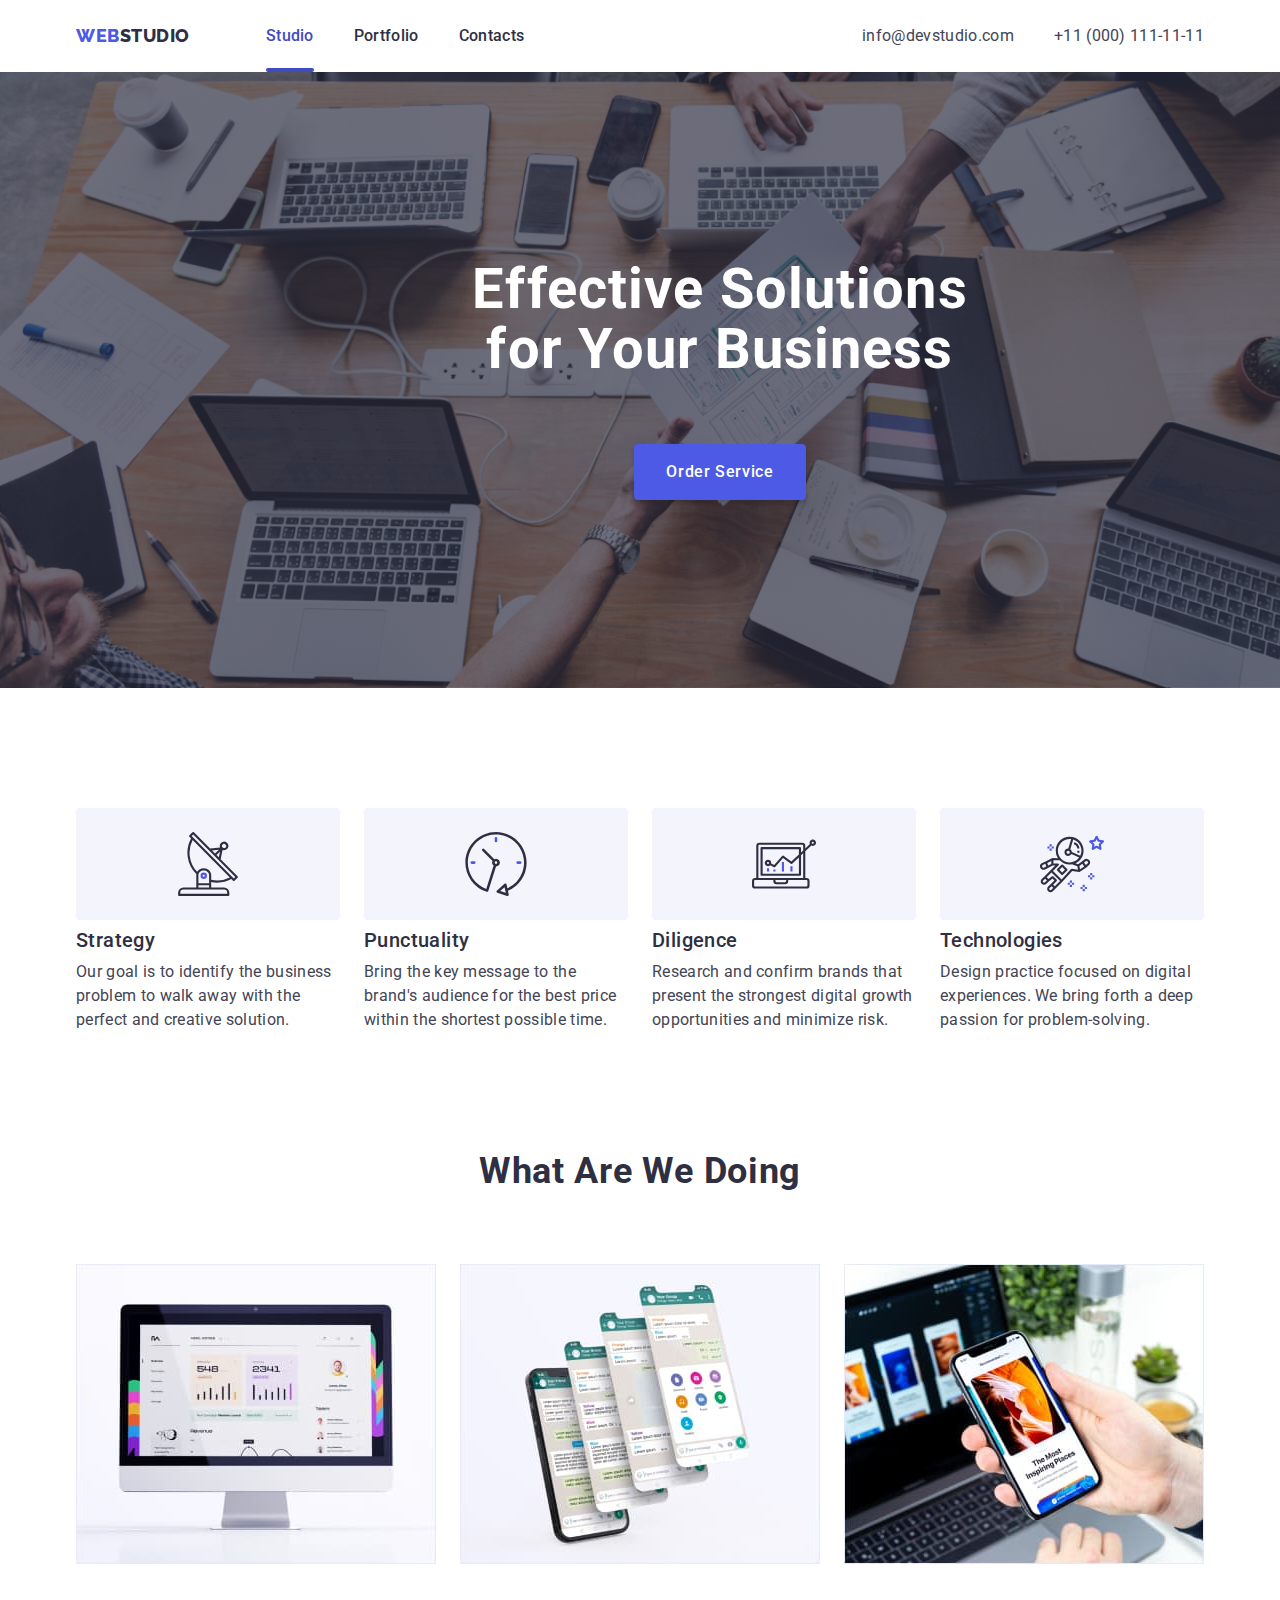
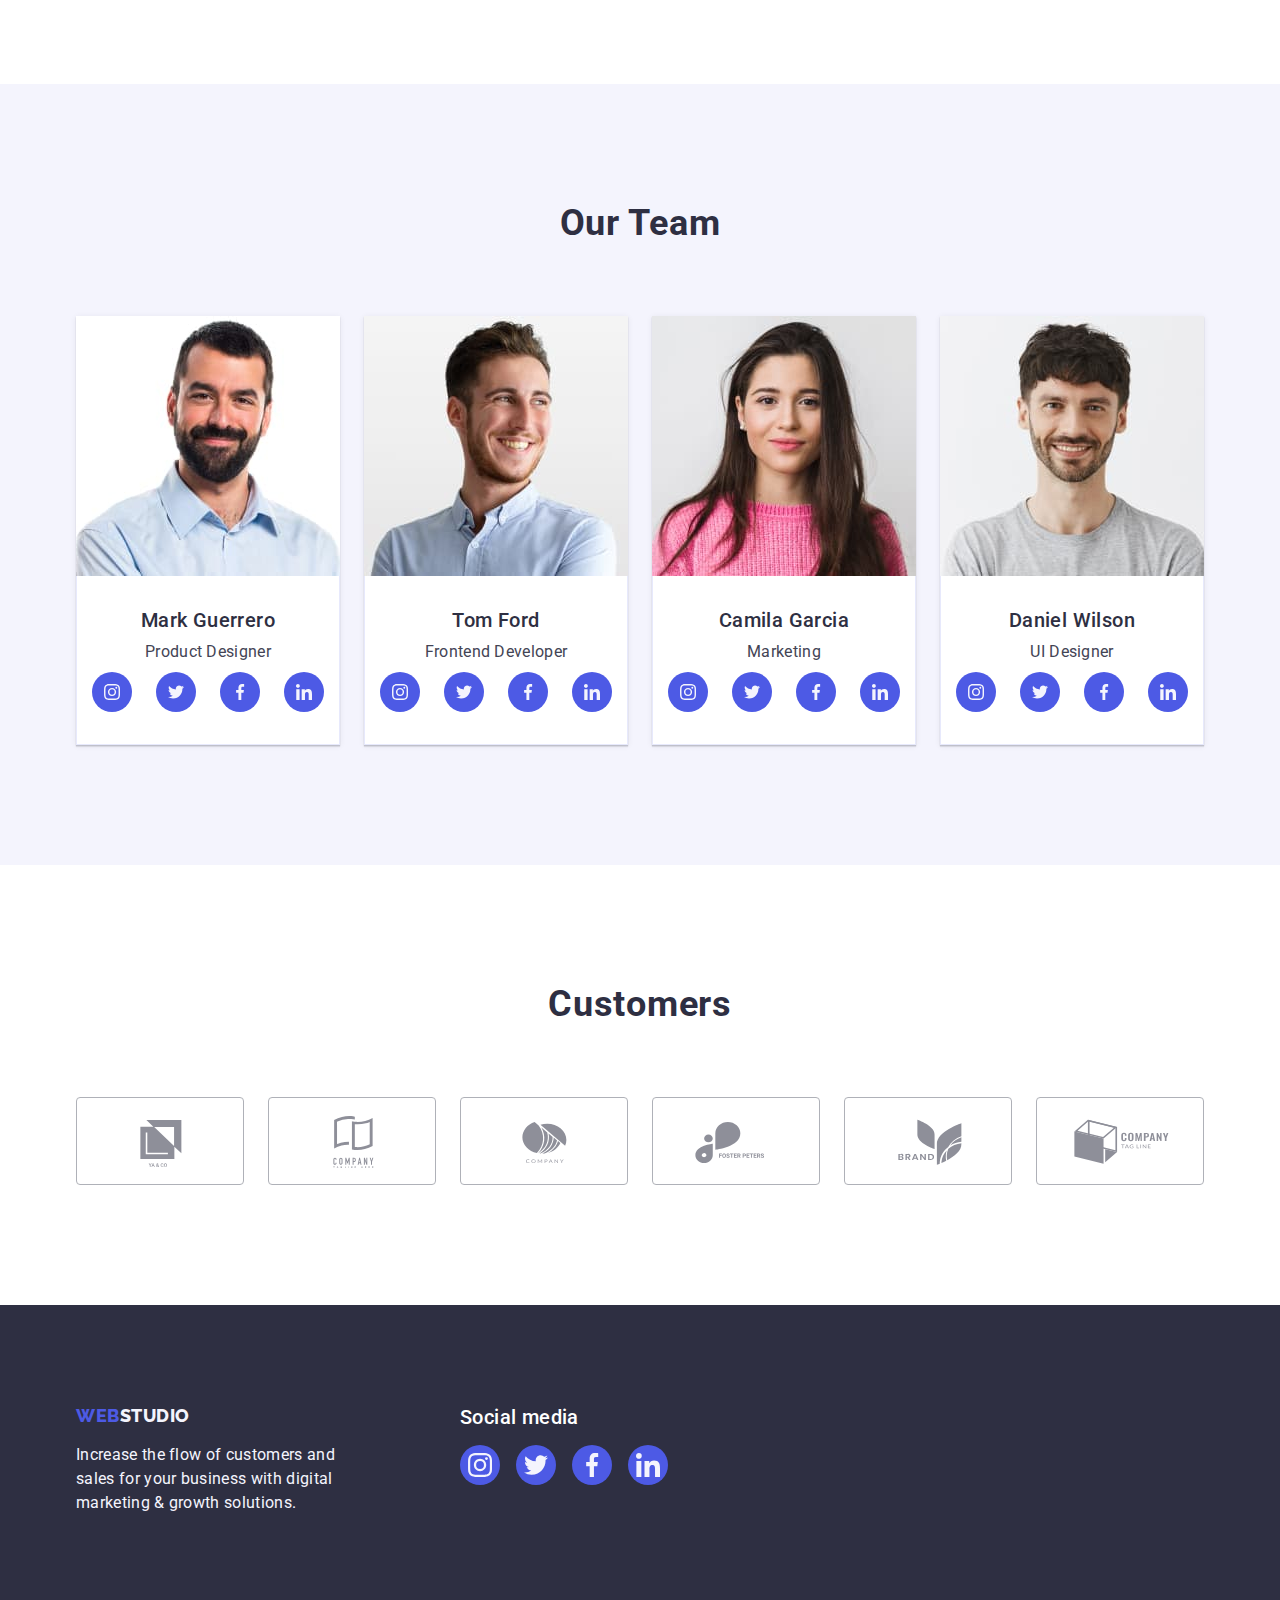
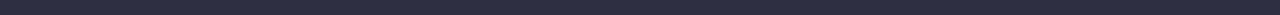
==== index.html @ dec28bc1 "Initial commit" ====
<!DOCTYPE html>
<html lang="en">
  <head>
    <meta charset="UTF-8" />
    <meta http-equiv="X-UA-Compatible" content="IE=edge" />
    <meta name="viewport" content="width=device-width, initial-scale=1.0" />
    <title>Document</title>
    <link rel="preconnect" href="https://fonts.googleapis.com" />
    <link rel="preconnect" href="https://fonts.gstatic.com" crossorigin />
    <link
      href="https://fonts.googleapis.com/css2?family=Raleway:wght@800&family=Roboto:wght@400;500;700;900&display=swap"
      rel="stylesheet"
    />
    <link
      rel="stylesheet"
      href="https://cdn.jsdelivr.net/npm/modern-normalize@1.1.0/modern-normalize.min.css"
    />
    <link rel="stylesheet" href="./css/style.css" />
  </head>
  <body>
    <header class="page-header">
      <div class="container page-header-container">
        <nav class="page-nav">
          <a href="./index.html" class="logo link"
            >Web<span class="logo-style">Studio</span></a
          >
          <ul class="menu list">
            <li class="menu-item">
              <a href="./index.html" class="menu-link menu-lin link">Studio</a>
            </li>
            <li class="menu-item">
              <a href="./portfolio.html" class="menu-link link">Portfolio</a>
            </li>
            <li class="menu-item">
              <a href="" class="menu-link link">Contacts</a>
            </li>
          </ul>
        </nav>
        <address class="link course-cleaning">
          <ul class="list addr">
            <li class="livsd">
              <a
                href="mailto:info@devstudio.com"
                class="contact-phone-number link"
                >info@devstudio.com</a
              >
            </li>
            <li>
              <a href="tel:+110001111111" class="contact-phone-number link"
                >+11 (000) 111-11-11</a
              >
            </li>
          </ul>
        </address>
      </div>
    </header>
    <main>
      <section class="hero">
        <div class="container">
          <h1 class="main-title">Effective Solutions for Your Business</h1>
          <button type="button" class="modal-btn" data-modal-open>
            Order Service
          </button>
        </div>
      </section>
      <section class="section">
        <div class="container">
          <h2 hidden class="suptitle">Business problems</h2>
          <ul class="list first-section">
            <li class="licalc">
              <div class="social-list-ic">
                <svg class="" width="64" height="64">
                  <use href="./images/icons.svg#icon-antenna"></use>
                </svg>
              </div>
              <h3 class="the-third-title">Strategy</h3>
              <p class="hero-text">
                Our goal is to identify the business problem to walk away with
                the perfect and creative solution.
              </p>
            </li>
            <li class="licalc">
              <div class="social-list-ic">
                <svg class="" width="64" height="64">
                  <use href="./images/icons.svg#icon-clock"></use>
                </svg>
              </div>
              <h3 class="the-third-title">Punctuality</h3>
              <p class="hero-text">
                Bring the key message to the brand's audience for the best price
                within the shortest possible time.
              </p>
            </li>
            <li class="licalc">
              <div class="social-list-ic">
                <svg class="" width="64" height="64">
                  <use href="./images/icons.svg#icon-diagram"></use>
                </svg>
              </div>
              <h3 class="the-third-title">Diligence</h3>
              <p class="hero-text">
                Research and confirm brands that present the strongest digital
                growth opportunities and minimize risk.
              </p>
            </li>
            <li class="licalc">
              <div class="social-list-ic">
                <svg class="" width="64" height="64">
                  <use href="./images/icons.svg#icon-astronaut"></use>
                </svg>
              </div>
              <h3 class="the-third-title">Technologies</h3>
              <p class="hero-text">
                Design practice focused on digital experiences. We bring forth a
                deep passion for problem-solving.
              </p>
            </li>
          </ul>
        </div>
      </section>
      <section class="sectionwhat">
        <div class="container">
          <h2 class="suptitle">What are we doing</h2>
          <ul class="list employees">
            <li class="employees-card">
              <img
                src="./images/images1/rect1.jpg"
                alt="computer"
                width="360"
                height="300"
              />
            </li>
            <li class="employees-card">
              <img
                src="./images/images1/rect2.jpg"
                alt="phone"
                width="360"
                height="300"
              />
            </li>
            <li class="employees-card">
              <img
                src="./images/images1/rect3.jpg"
                alt="machinery"
                width="360"
                height="300"
              />
            </li>
          </ul>
        </div>
      </section>
      <section class="section employees-section">
        <div class="container">
          <h2 class="suptitle">Our Team</h2>
          <ul class="list employees ner">
            <li class="employees-ca">
              <img
                src="./images/developers/mark-guerrero.jpg"
                alt="Mark Guerrero"
                width="264"
                height="260"
              />
              <div class="employees-card-content-wraper">
                <h3 class="the-third-title">Mark Guerrero</h3>
                <p class="employees-position">Product Designer</p>
                <ul class="social-list list">
                  <li class="social-list-item">
                    <a href="#" class="social-list-link">
                      <svg class="social-list-icon" width="16" height="16">
                        <use href="./images/icons.svg#icon-instagram"></use>
                      </svg>
                    </a>
                  </li>
                  <li class="social-list-item">
                    <a href="" class="social-list-link">
                      <svg class="social-list-icon" width="16" height="16">
                        <use href="./images/icons.svg#icon-twitter"></use>
                      </svg>
                    </a>
                  </li>
                  <li class="social-list-item">
                    <a href="" class="social-list-link">
                      <svg class="social-list-icon" width="16" height="16">
                        <use href="./images/icons.svg#icon-facebook"></use>
                      </svg>
                    </a>
                  </li>
                  <li class="social-list-item">
                    <a href="" class="social-list-link">
                      <svg class="social-list-icon" width="16" height="16">
                        <use href="./images/icons.svg#icon-linkedin"></use>
                      </svg>
                    </a>
                  </li>
                </ul>
              </div>
            </li>
            <li class="employees-ca">
              <img
                src="./images/developers/tom-ford.jpg"
                alt="Tom Ford"
                width="264"
                height="260"
              />
              <div class="employees-card-content-wraper">
                <h3 class="the-third-title">Tom Ford</h3>
                <p class="employees-position">Frontend Developer</p>
                <ul class="social-list list">
                  <li class="social-list-item">
                    <a href="#" class="social-list-link">
                      <svg class="social-list-icon" width="16" height="16">
                        <use href="./images/icons.svg#icon-instagram"></use>
                      </svg>
                    </a>
                  </li>
                  <li class="social-list-item">
                    <a href="" class="social-list-link">
                      <svg class="social-list-icon" width="16" height="16">
                        <use href="./images/icons.svg#icon-twitter"></use>
                      </svg>
                    </a>
                  </li>
                  <li class="social-list-item">
                    <a href="" class="social-list-link">
                      <svg class="social-list-icon" width="16" height="16">
                        <use href="./images/icons.svg#icon-facebook"></use>
                      </svg>
                    </a>
                  </li>
                  <li class="social-list-item">
                    <a href="" class="social-list-link">
                      <svg class="social-list-icon" width="16" height="16">
                        <use href="./images/icons.svg#icon-linkedin"></use>
                      </svg>
                    </a>
                  </li>
                </ul>
              </div>
            </li>
            <li class="employees-ca">
              <img
                src="./images/developers/camila-garcia.jpg"
                alt="Camila Garcia"
                width="264"
                height="260"
              />
              <div class="employees-card-content-wraper">
                <h3 class="the-third-title">Camila Garcia</h3>
                <p class="employees-position">Marketing</p>
                <ul class="social-list list">
                  <li class="social-list-item">
                    <a href="#" class="social-list-link">
                      <svg class="social-list-icon" width="16" height="16">
                        <use href="./images/icons.svg#icon-instagram"></use>
                      </svg>
                    </a>
                  </li>
                  <li class="social-list-item">
                    <a href="" class="social-list-link">
                      <svg class="social-list-icon" width="16" height="16">
                        <use href="./images/icons.svg#icon-twitter"></use>
                      </svg>
                    </a>
                  </li>
                  <li class="social-list-item">
                    <a href="" class="social-list-link">
                      <svg class="social-list-icon" width="16" height="16">
                        <use href="./images/icons.svg#icon-facebook"></use>
                      </svg>
                    </a>
                  </li>
                  <li class="social-list-item">
                    <a href="" class="social-list-link">
                      <svg class="social-list-icon" width="16" height="16">
                        <use href="./images/icons.svg#icon-linkedin"></use>
                      </svg>
                    </a>
                  </li>
                </ul>
              </div>
            </li>
            <li class="employees-ca">
              <img
                src="./images/developers/daniel-wilson.jpg"
                alt="Daniel Wilson"
                width="264"
                height="260"
              />
              <div class="employees-card-content-wraper ner">
                <h3 class="the-third-title">Daniel Wilson</h3>
                <p class="employees-position">UI Designer</p>
                <ul class="social-list list">
                  <li class="social-list-item">
                    <a href="#" class="social-list-link">
                      <svg class="social-list-icon" width="16" height="16">
                        <use href="./images/icons.svg#icon-instagram"></use>
                      </svg>
                    </a>
                  </li>
                  <li class="social-list-item">
                    <a href="" class="social-list-link">
                      <svg class="social-list-icon" width="16" height="16">
                        <use href="./images/icons.svg#icon-twitter"></use>
                      </svg>
                    </a>
                  </li>
                  <li class="social-list-item">
                    <a href="" class="social-list-link">
                      <svg class="social-list-icon" width="16" height="16">
                        <use href="./images/icons.svg#icon-facebook"></use>
                      </svg>
                    </a>
                  </li>
                  <li class="social-list-item">
                    <a href="" class="social-list-link">
                      <svg class="social-list-icon" width="16" height="16">
                        <use href="./images/icons.svg#icon-linkedin"></use>
                      </svg>
                    </a>
                  </li>
                </ul>
              </div>
            </li>
          </ul>
        </div>
      </section>
      <section class="section">
        <div class="container">
          <h2 class="suptitle">Customers</h2>
          <ul class="social-list list">
            <li class="social-list-item">
              <a href="#" class="social-list-cost">
                <svg class="social-list-iccost" width="104" height="56">
                  <use href="./images/icons.svg#icon-logo"></use>
                </svg>
              </a>
            </li>
            <li class="social-list-item">
              <a href="" class="social-list-cost">
                <svg class="social-list-iccost" width="104" height="56">
                  <use href="./images/icons.svg#icon-logos"></use>
                </svg>
              </a>
            </li>
            <li class="social-list-item">
              <a href="" class="social-list-cost">
                <svg class="social-list-iccost" width="104" height="56">
                  <use href="./images/icons.svg#icon-logoss"></use>
                </svg>
              </a>
            </li>
            <li class="social-list-item">
              <a href="" class="social-list-cost">
                <svg class="social-list-iccost" width="104" height="56">
                  <use href="./images/icons.svg#icon-logosss"></use>
                </svg>
              </a>
            </li>
            <li class="social-list-item">
              <a href="" class="social-list-cost">
                <svg class="social-list-iccost" width="104" height="56">
                  <use href="./images/icons.svg#icon-logossss"></use>
                </svg>
              </a>
            </li>
            <li class="social-list-item">
              <a href="" class="social-list-cost">
                <svg class="social-list-iccost" width="104" height="56">
                  <use href="./images/icons.svg#icon-logosssss"></use>
                </svg>
              </a>
            </li>
          </ul>
        </div>
      </section>
    </main>
    <footer class="footer-style">
      <div class="container social-listfut">
        <div class="futerblok">
          <a href="./index.html" class="logo link"
            >Web<span class="basement-style-logo">Studio</span></a
          >
          <p class="suptitle-theme-light">
            Increase the flow of customers and sales for your business with
            digital marketing & growth solutions.
          </p>
        </div>
        <div class="futerblok">
          <p class="the-third-titlefut">Social media</p>
          <ul class="social-listfutt list">
            <li class="social-list-itemfut">
              <a href="#" class="social-list-linkfut">
                <svg class="social-list-icon" width="24" height="24">
                  <use href="./images/icons.svg#icon-instagram"></use>
                </svg>
              </a>
            </li>
            <li class="social-list-item">
              <a href="" class="social-list-linkfut">
                <svg class="social-list-icon" width="24" height="24">
                  <use href="./images/icons.svg#icon-twitter"></use>
                </svg>
              </a>
            </li>
            <li class="social-list-item">
              <a href="" class="social-list-linkfut">
                <svg class="social-list-icon" width="24" height="24">
                  <use href="./images/icons.svg#icon-facebook"></use>
                </svg>
              </a>
            </li>
            <li class="social-list-item">
              <a href="" class="social-list-linkfut">
                <svg class="social-list-icon" width="24" height="">
                  <use href="./images/icons.svg#icon-linkedin"></use>
                </svg>
              </a>
            </li>
          </ul>
        </div>
      </div>
    </footer>
    <div class="backdrop is-hidden" data-modal>
      <div class="modal">
        <button type="batton" class="modal-close-bth" data-modal-close>
          <svg class="modal-close-bth-icon" width="8" height="8">
            <use href="./images/icons.svg#icon-smodal"></use>
          </svg>
        </button>
      </div>
    </div>
    <script src="./js/modal.js"></script>
  </body>
</html>
---- css/style.css ----
:root{
    --main-font:'Roboto', sans-serif;
    --font-family-logo:'Raleway', sans-serif;
    --accent-color:#404BBF;
    --contact-color: #434455;
    --button-font-color: #FFFFFF;
    --subtitle-color:#2E2F42;
    --fill-text-color:#F4F4FD;
    --color-different-style:#4D5AE5;
    --cont-col: #E7E9FC;
    --modal-icon: #2E2F42;
    --modal: #FCFCFC;
    --social-iccos: #8E8F99;
    --social-cos: #AFB1B8;
    --fut-hov-icon: #31D0AA;
}
/*скидання початкових відступів*/
h1,h2,h3,h4,p{
    margin-top: 0;
    margin-bottom: 0;
}
ol,ul{
margin-top: 0;
margin-bottom: 0;
padding-left: 0;
}
img{
    display: block;
}
button{
    cursor: pointer;
}
a{
    display: block;
}
/*----------------------------------------------*/

.list{
    list-style: none;
}
.link{
    text-decoration: none;
}

body{
font-family: var(--main-font);
font-weight: 400;
color:var(--contact-color);
}
.container {
    width: 1158px;
    margin-left: auto;
    margin-right: auto;
    padding-left: 15px;
    padding-right: 15px;
}
.page-header-container{
    display: flex; 
    align-items: center;  
    justify-content: space-between;

}
.page-nav{
    display: flex;
    align-items: center;

}
.page-head{
        border-bottom: 1px solid var(--cont-col);
}
.menu{
    display: flex;
}
.addr{
    display: flex;
}

.menu-item:not(:last-child){
    margin-right: 40px;
}
.page-header{
    padding-top: 24px;
    padding-bottom: 24px;
}


.employees{
    display: flex; 
    flex-wrap: wrap;
    gap: 48px 24px;
}

.employees-ca {
box-shadow: 0px 1px 6px rgba(46, 47, 66, 0.08), 0px 1px 1px rgba(46, 47, 66, 0.16), 0px 2px 1px rgba(46, 47, 66, 0.08);
}
.emplo{
    display: block;
    transition: box-shadow 250ms cubic-bezier(0.4, 0, 0.2, 1);
}
.emplo:hover,
.emplo:focus{
box-shadow: 0px 1px 6px rgba(46, 47, 66, 0.08), 0px 1px 1px rgba(46, 47, 66, 0.16), 0px 2px 1px rgba(46, 47, 66, 0.08);
}


.employees-section{
background-color: var(--fill-text-color);
}

.employees-card-content-wraper{
 border: 1px solid var(--cont-col);   
 border-top: none;
padding-top: 32px;
padding-bottom: 32px;
background-color: var(--button-font-color);
}
.employees-card-content-wra {
    border: 1px solid var(--cont-col);
    border-top: none;
    padding-left: 16px;
    padding-top: 32px;
    padding-bottom: 32px;
    width: 360px;
}

.ner{
    text-align: center;
}

.section{
padding-top: 120px;
padding-bottom: 120px;
}
.sectionwhat{
padding-bottom: 120px;
}
.but{
    display: flex;
    justify-content: center;
    margin-bottom: 72px;
    gap: 24px;
}

.first-section{
    display: flex;
    gap: 24px;
}
.first-sectionfut {
    display: flex;
    gap: 120px;
}
.sect{
    padding-top: 96px;
}
.licalc{
flex-basis: calc((100% - 72px) / 4);
}
.licalcsekost{
flex-basis: calc((100% - 360px) / 3);
}
.social-list-item{
flex-basis: calc((100% - 120px) / 6);
}


/*--
---------------HEADER----------------------------*/
.menu-link {
    font-weight: 500;
    font-size: 16px;
    line-height: 1.5;
    letter-spacing: 0.02em;
    color: var(--subtitle-color);
    transition: color 250ms cubic-bezier(0.4, 0, 0.2, 1);
}

.menu-link:hover,
.menu-link:focus {
    color: var(--accent-color);
}
.menu-item{
    position: relative;
}
.menu-lin{
    color: var(--accent-color);
    position: relative;
    
}
.menu-lin::after {
    content: '';
   position: absolute;
    display: flex;
    width: 48px;
    height: 4px;
    background-color: var(--accent-color);
    border-radius: 2px;
    margin-top: 20px;
}


.contact-phone-number {
    font-size: 16px;
    line-height: 1.5;
    letter-spacing: 0.02em;
    color: var(--contact-color);
    font-style: normal; 
    transition: color 250ms cubic-bezier(0.4, 0, 0.2, 1);  
}
.livsd{
margin-right: 40px;
}

.contact-phone-number:hover,
.contact-phone-number:focus {
    color: var(--accent-color);
}
/*-----------------/HEADER----------------------------*/
/*-----------------HERO----------------------------*/
.main-title{
    font-weight: 700;
    font-size: 56px;
    line-height: 1.07;
    letter-spacing: 0.02em;
    color: var(--button-font-color);
    margin-bottom: 64px;
    max-width: 496px;
    margin-left: auto;
    margin-right: auto;
    text-align: center;
}

.suptitle-theme-dark{
color:var(--contact-color);
}
.suptitle-theme-light{
    font-size: 16px;
        line-height: 1.5;
        letter-spacing: 0.02em;
        color: var(--fill-text-color);
        margin-top: 17.5px;

}

.futerblok{
    max-width: 264px;
}
/*-----------------/HERO----------------------------*/

/*-----------------COMPONENTS----------------------------*/
.modal-btn {
    display: block;
    margin-left: auto;
    margin-right: auto;
    text-align: center;
    min-width: 169px;
    font-family: 'Roboto', sans-serif;
    font-weight: 500;
    border: none;
    font-size: 16px;
    line-height: 1.5;
    letter-spacing: 0.04em;
    color:var(--button-font-color);
    background-color: var(--color-different-style);
    border-radius: 4px;
    padding: 16px 32px;
    box-shadow: 0px 4px 4px rgba(0, 0, 0, 0.15);
    transition: background-color 250ms cubic-bezier(0.4, 0, 0.2, 1);
}
.modal-btn:hover,
.modal-btn:focus {
    background-color:var(--accent-color);
}

.hero-text{
    font-size: 16px;
    line-height: 1.5;
    letter-spacing: 0.02em;
    color: var(--contact-color);
}
.social-list {
    display: flex;
    justify-content: center;
    gap: 24px;
}
.social-listfutt {
    display: flex;
    justify-content: center;
    gap: 16px;
}
.social-listfut{
    display: flex;
        gap: 120px;
}

.social-list-link {
    display: flex;
    justify-content: center;
    align-items: center;
    width: 40px;
    height: 40px;
    border-radius: 50%;
    background-color: var(--color-different-style);
    transition: background-color 250ms cubic-bezier(0.4, 0, 0.2, 1);
}
.social-list-link:hover,
.social-list-link:focus{
    background-color: var(--accent-color);
}
.social-list-linkfut {
    display: flex;
    justify-content: center;
    align-items: center;
    width: 40px;
    height: 40px;
    border-radius: 50%;
    background-color: var(--color-different-style);
    transition: background-color 250ms cubic-bezier(0.4, 0, 0.2, 1);
}
.social-list-itemfut{
flex-basis: calc((100% - 48px) / 4);
}
.social-list-linkfut:hover,
.social-list-linkfut:focus{
background-color: var(--fut-hov-icon);
}
.social-list-icon{
    fill: var(--fill-text-color);
}

.social-list-ic{
    display: flex;
    justify-content: center;
    align-items: center;
    height: 112px;
    border-radius: 4px;
    background-color: var(--fill-text-color);
    margin-bottom: 8px;
   
}
.social-list-cost {
    display: flex;
    justify-content: center;
    align-items: center;
    height: 88px;
    border: 1px solid var(--social-cos);
    border-radius: 4px;
    background-color: var(--button-font-color);

}
.social-list-iccost{
fill: var(--social-iccos);
    transition: fill 250ms cubic-bezier(0.4, 0, 0.2, 1);
}
.social-list-cost:hover,
.social-list-cost:focus{
border: 1px solid var(--accent-color);
}
.social-list-cost:hover .social-list-iccost,
.social-list-cost:focus .social-list-iccost {
fill: var(--accent-color);
}

.employees-position{
    font-size: 16px;
        line-height: 1.5;
        letter-spacing: 0.02em;
        color: var(--contact-color);
        margin-bottom: 8px;
}


.suptitle {
    font-weight: 700;
    font-size: 36px;
    line-height: 1.11;
    text-align: center;
    letter-spacing: 0.02em;
    text-transform: capitalize;
    color:var(--subtitle-color);
    margin-bottom: 72px;
}
.the-third-title{
        font-weight: 500;
        font-size: 20px;
        line-height: 1.2;
        letter-spacing: 0.02em;
        color:var(--subtitle-color);
        margin-bottom: 8px;
}
.the-third-titlefut {
    font-weight: 500;
    font-size: 20px;
    line-height: 1.2;
    letter-spacing: 0.02em;
    color: var(--button-font-color);
    margin-bottom: 16px;
}
.button-color-first{
    color: var(--button-font-color);
    background-color:var(--accent-color);
}
.logo{
    font-family: var(--font-family-logo);
        font-weight: 800;
        font-size: 18px;
        line-height: 1.17;
        letter-spacing: 0.03em;
        text-transform: uppercase;
        color: var(--color-different-style);
        margin-right: 76px;
        
}
.logo-style{
    color: var(--subtitle-color);
}
.basement-style-logo{
    color:var(--fill-text-color);
}
.hero{
    padding-top: 188px;
    padding-bottom: 188px;
    background-color: var(--subtitle-color);
    background-image: linear-gradient(rgba(46, 47, 66, 0.7), rgba(46, 47, 66, 0.7)), url("../images/hero/bg.jpg");
    background-size: cover;
    width: 1440px;
    margin-left: auto;
    margin-right: auto;
    background-position: center;
    background-repeat: no-repeat;
}
.footer-style{
    padding: 100px 0;
    background-color: var(--subtitle-color);  
}
.course-cleaning{
    font-style: normal;
}
.two-buttons{
    padding: 12px 24px;
    border: 1px solid var(--cont-col);
    border-radius: 4px;
    font-family: "Roboto", sans-serif;
    font-weight: 500;
    font-size: 16px;
    line-height: 1.5;
    text-align: center;
    letter-spacing: 0.04em;
    color:var(--color-different-style);
    background-color: var(--fill-text-color);
    transition: background-color 250ms cubic-bezier(0.4, 0, 0.2, 1), box-shadow 250ms cubic-bezier(0.4, 0, 0.2, 1), color 250ms cubic-bezier(0.4, 0, 0.2, 1), border-color 250ms cubic-bezier(0.4, 0, 0.2, 1);
}
.two-buttons:hover,
.two-buttons:focus{
color: var(--button-font-color);
background-color: var(--accent-color);
border-color: var(--accent-color);
box-shadow: 0px 3px 1px rgba(0, 0, 0, 0.1), 0px 2px 1px rgba(0, 0, 0, 0.08), 0px 2px 2px rgba(0, 0, 0, 0.12);
}
/*-----------------/COMPONENTS----------------------------*/
.overlay{
    position: absolute;
    top: 0;
    left: 0;
    width: 100%;
    height: 100%;
    overflow: auto;
    transform: translate(0, 100%);
    font-size: 16px;
    padding: 40px 32px 0 32px;
    line-height: 24px;
    color: var(--fill-text-color);
    background-color: var(--color-different-style);
    transition: transform 250ms cubic-bezier(0.4, 0, 0.2, 1);
}
.team-list-img-wrapper{
    position: relative;
    overflow: hidden;
}
.emplo:hover .overlay,
 emplo:focus .overlay{
    transform: translate(0, 0);

}
/*-----------------modal-window----------------------------*/
.backdrop{
position: fixed;
top: 0;
left: 0;
z-index: 100;
width: 100%;
height: 100%;
opacity: 1;
background-color: rgba(46, 47, 66, 0.4);
transition: opacity 250ms cubic-bezier(0.4, 0, 0.2, 1), visibility 250ms cubic-bezier(0.4, 0, 0.2, 1);
}
.backdrop.is-hidden{
visibility: hidden;
opacity: 0;
pointer-events: none;

}
.modal{
    position: absolute;
    top: 50%;
    left: 50%;
    transform: translate(-50%, -50%) scale(1);
    transition: transform 250ms cubic-bezier(0.4, 0, 0.2, 1);
    width: 408px;
    height: 576px;
    background-color: var(--modal);
}
.modal-close-bth{
    position: absolute;
    top: 24px;
    right: 24px;
    display: flex;
    justify-content: center;
    align-items: center;
    width: 24px;
    height: 24px;
    border-radius: 50%;
    background-color: var(--cont-col);
    border: 1px solid rgba(0, 0, 0, 0.1);
    transition: border-color 250ms cubic-bezier(0.4, 0, 0.2, 1), background-color 250ms cubic-bezier(0.4, 0, 0.2, 1);
    padding: 0;
}
.modal-close-bth-icon{
    fill: var(--modal-icon);
    transition: fill 250ms cubic-bezier(0.4, 0, 0.2, 1);
}
.modal-close-bth:hover,
.modal-close-bth:focus{
border-color: rgba(0, 0, 0, 0.1);  
background-color: var(--accent-color);  
}
.modal-close-bth:hover .modal-close-bth-icon,
.modal-close-bth:focus .modal-close-bth-icon {
    fill: var(--button-font-color);
}

/*-----------------/modal-window----------------------------*/
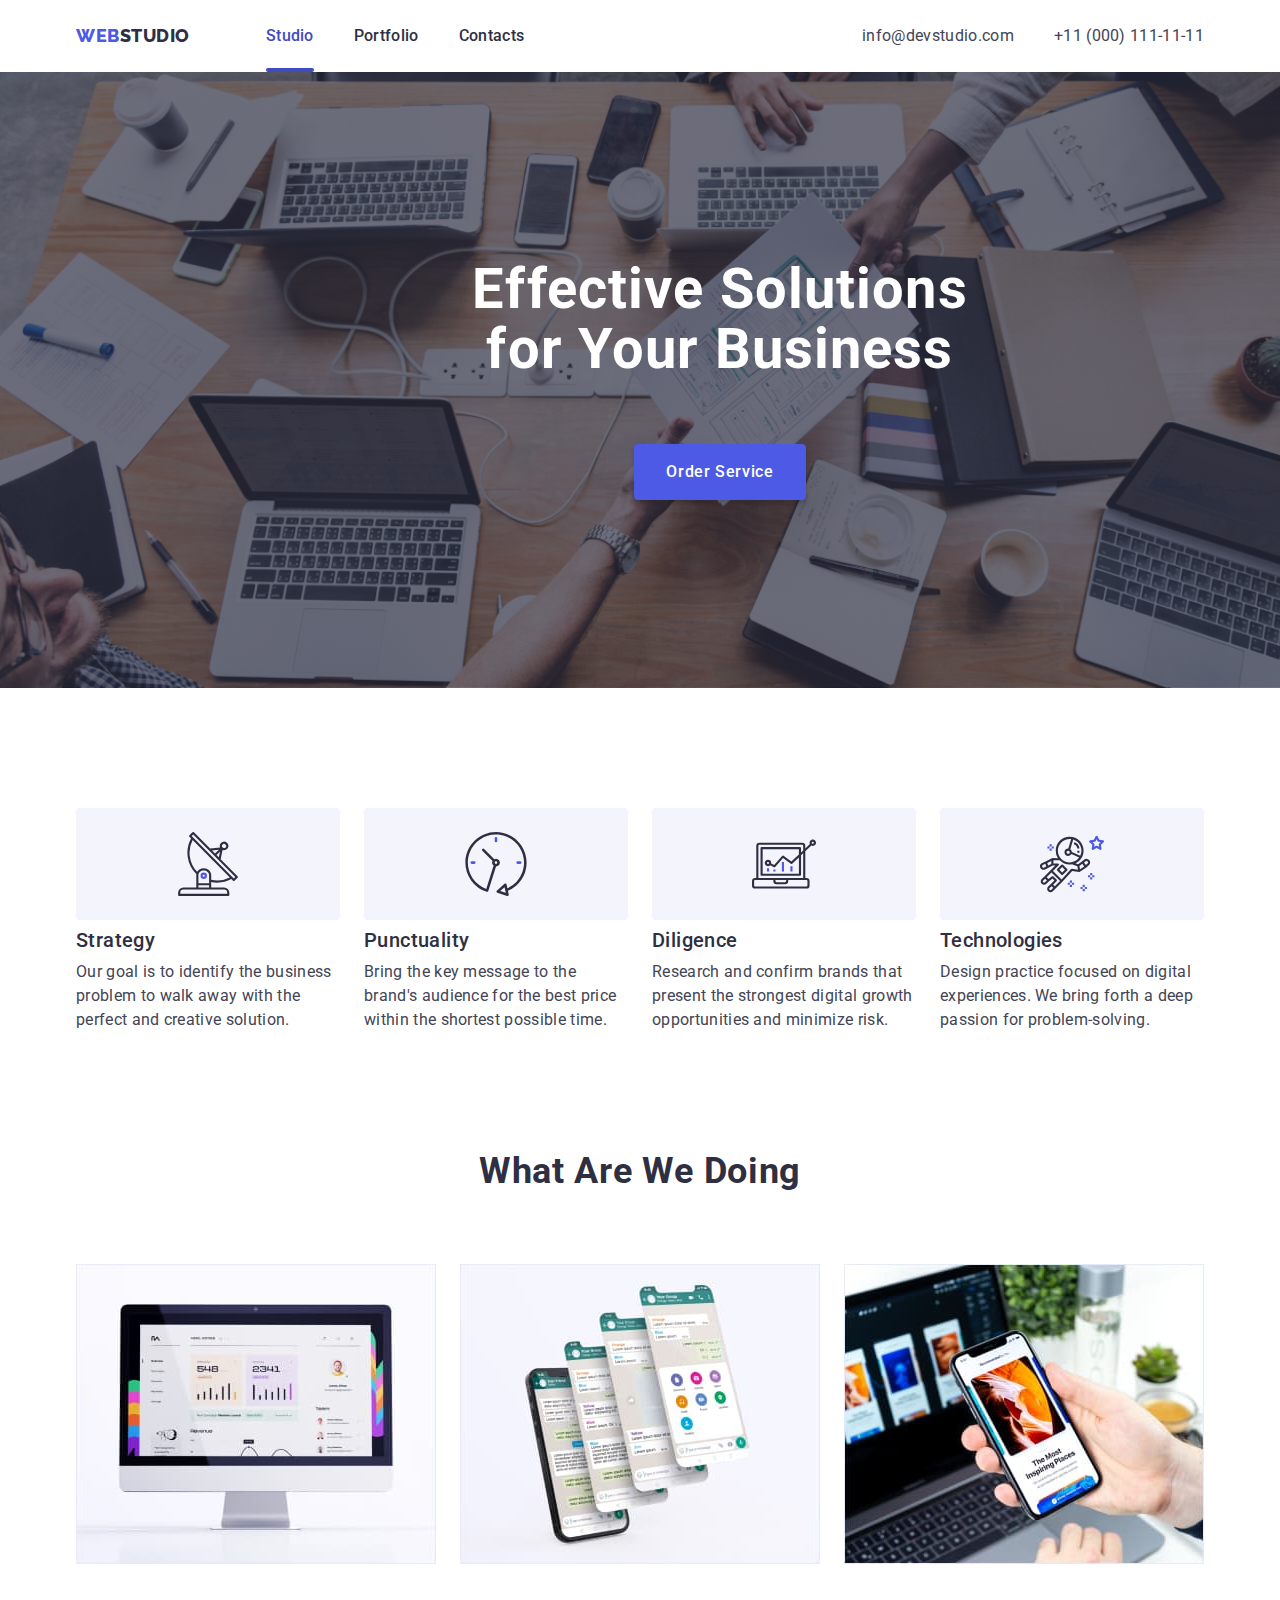
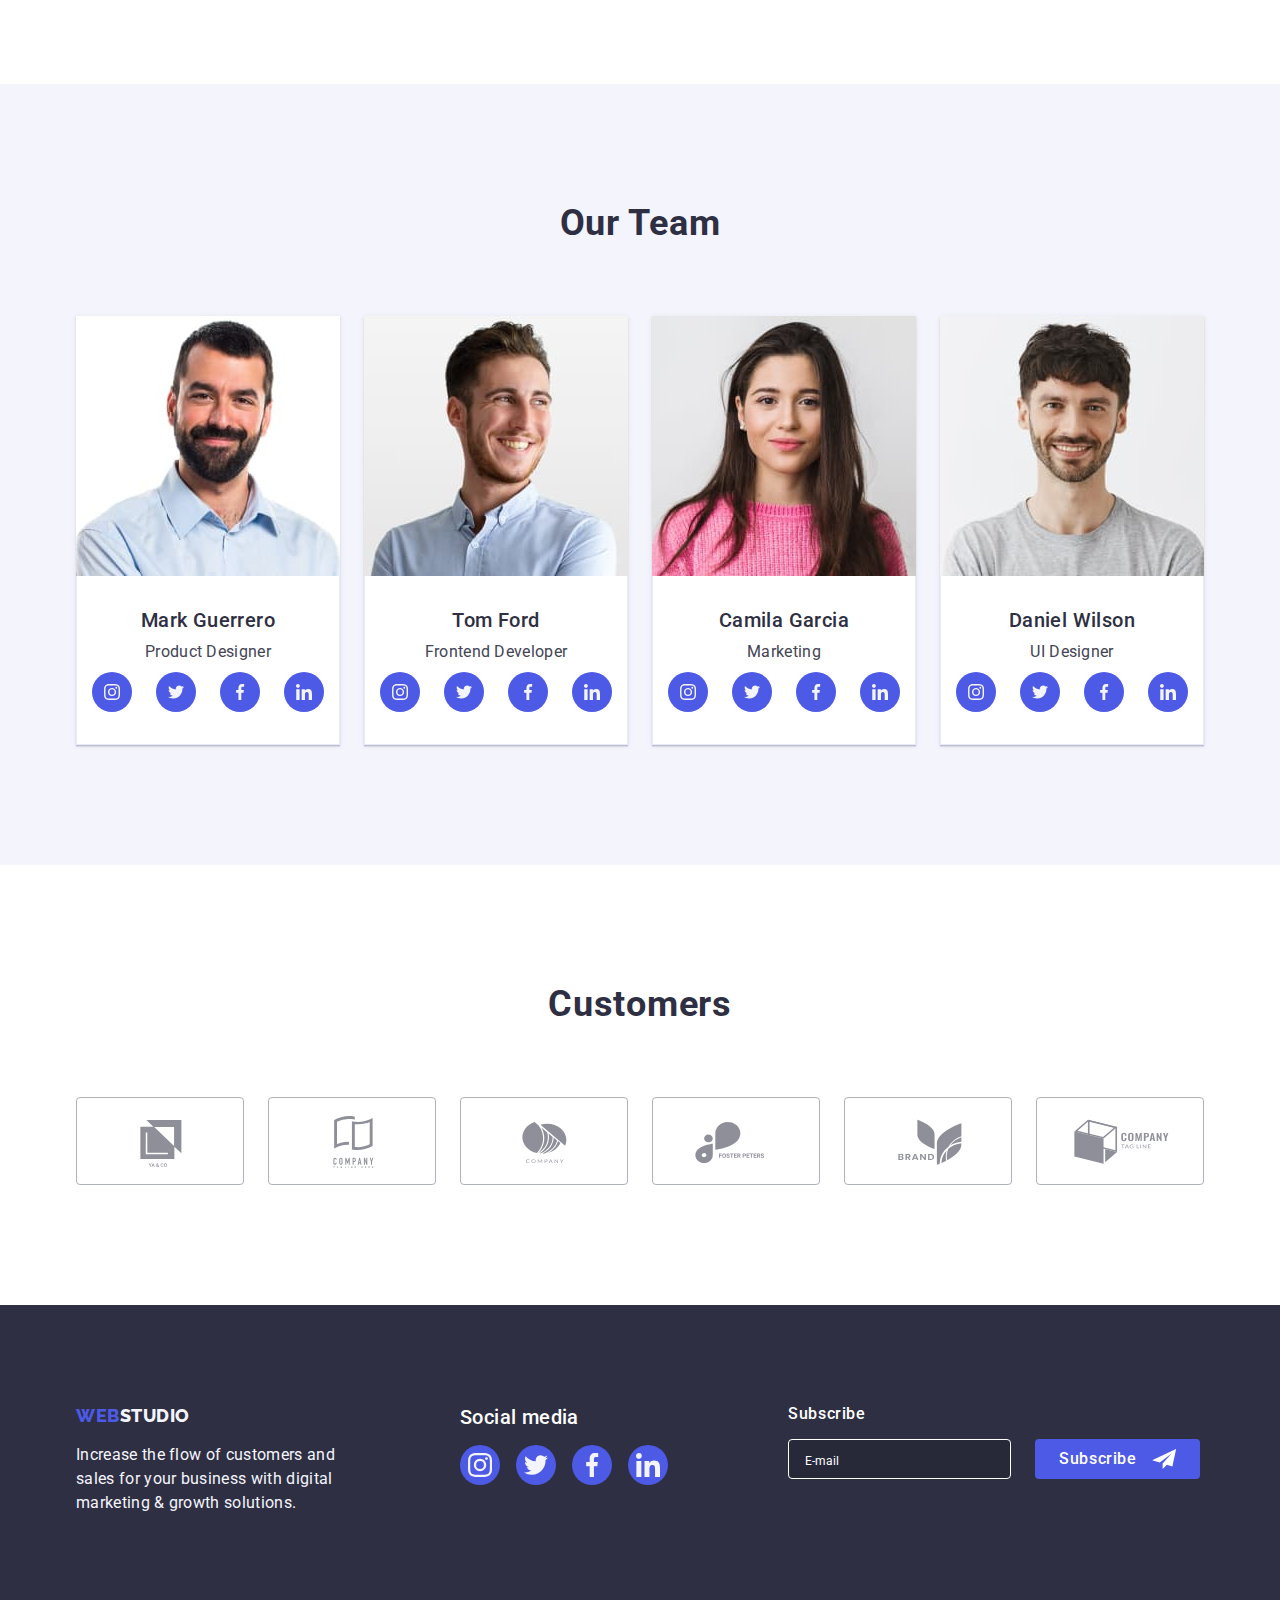
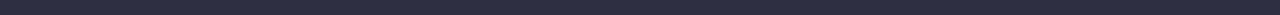
==== commit 4af817fa: "modal window" ====
--- a/index.html
+++ b/index.html
@@ -418,6 +418,27 @@
             </li>
           </ul>
         </div>
+        <div class="futerblok">
+          <label class="modal-form-field">
+            <span class="modal-fut-input-desc">Subscribe</span>
+            <span class="modal-fut-input-wrapper">
+              <input
+                type="email"
+                name="user_fut_email"
+                class="modal-fut-input"
+                placeholder="E-mail"
+              />
+              <span class="posic">
+                <button type="submit" class="modal-fut-submit">
+                  Subscribe
+                </button>
+                <svg class="modal-fut-input-icon" width="24" height="20">
+                  <use href="./images/icons.svg#icon-icon-send"></use>
+                </svg>
+              </span>
+            </span>
+          </label>
+        </div>
       </div>
     </footer>
     <div class="backdrop is-hidden" data-modal>
@@ -427,6 +448,75 @@
             <use href="./images/icons.svg#icon-smodal"></use>
           </svg>
         </button>
+        <form class="modal-form">
+          <p class="par">Leave your contacts and we will call you back</p>
+          <label class="modal-form-field">
+            <span class="modal-form-input-desc">Name</span>
+
+            <span class="modal-form-input-wrapper">
+              <input
+                type="text"
+                name="user_name"
+                class="modal-form-input"
+                required
+                pattern="^[a-zA-Zа-яА-Я]+"
+                minlength="2"
+              />
+              <svg class="modal-form-input-icon" width="12" height="12">
+                <use href="./images/icons.svg#icon-person-black-18dp-1"></use>
+              </svg>
+            </span>
+          </label>
+          <label class="modal-form-field">
+            <span class="modal-form-input-desc"> Phone</span>
+            <span class="modal-form-input-wrapper">
+              <input
+                type="tel"
+                name="user_phone"
+                class="modal-form-input"
+                required
+                pattern="[0-9]{3}-[0-9]{3}-[0-9]{2}-[0-9]{2}"
+                title="XXX-XXX-XX-XX"
+              />
+              <svg class="modal-form-input-icon" width="13" height="13">
+                <use href="./images/icons.svg#icon-phone-black-18dp-1"></use>
+              </svg>
+            </span>
+          </label>
+          <label class="modal-form-field">
+            <span class="modal-form-input-desc">Email</span>
+            <span class="modal-form-input-wrapper">
+              <input
+                type="email"
+                name="user_email"
+                class="modal-form-input"
+                required
+              />
+              <svg class="modal-form-input-icon" width="15" height="12">
+                <use href="./images/icons.svg#icon-email-black-18dp-1"></use>
+              </svg>
+            </span>
+          </label>
+          <label class="modal-form-field">
+            <span class="modal-form-input-desc">Comment</span>
+            <textarea
+              name="user_message"
+              class="modal-form-message"
+              placeholder="Text input"
+            ></textarea>
+          </label>
+          <input
+            id="user-policy"
+            type="checkbox"
+            name="user_policy"
+            class="modal-form-check visually-hidden"
+          />
+          <label for="user-policy" class="modal-form-check-desc"
+            >I accept the terms and conditions of the&nbsp;
+            <a href="">Privacy Policy</a>
+          </label>
+          <button type="submit" class="modal-form-submit">Send</button>
+        </form>
       </div>
     </div>
     <script src="./js/modal.js"></script>
--- a/css/style.css
+++ b/css/style.css
@@ -508,6 +508,7 @@
     width: 408px;
     height: 576px;
     background-color: var(--modal);
+    padding: 72px 24px 24px 24px;
 }
 .modal-close-bth{
     position: absolute;
@@ -538,4 +539,197 @@
     fill: var(--button-font-color);
 }
 
-/*-----------------/modal-window----------------------------*/+
+/*-----------------/modal-window----------------------------*/
+/*-----------------modal-form----------------------------*/
+.modal-form {
+    display: flex;
+    flex-direction: column;
+}
+.modal-form-input-desc{
+    display: block;
+    font-family: 'Roboto', sans-serif;
+        font-style: normal;
+        font-weight: 400;
+        font-size: 12px;
+        line-height: 14px;
+        letter-spacing: 0.04em;
+        color: var(--social-iccos);
+        margin-bottom: 4px;
+}
+.modal-fut-input-desc{
+    display: block;
+    font-family: 'Roboto', sans-serif;
+    font-weight: 500;
+    font-size: 16px;
+    line-height: 1.17;
+    letter-spacing: 0.04em;
+    color: var(--button-font-color);
+    margin-bottom: 16px;
+}
+.modal-fut-input::placeholder {
+    font-size: 12px;
+    line-height: 2;
+    color: var(--button-font-color);
+}
+.modal-fut-input {
+    width: 264px;
+    height: 40px;
+    border: 1px solid var(--button-font-color);
+    border-radius: 4px;
+   padding-left: 16px;
+    background-color: rgba(0, 0, 0, 0.15);
+}
+.modal-fut-input:focus{
+    outline: none;
+}
+.modal-fut-input-wrapper{
+display: flex;
+gap: 24px;
+position: relative;
+}
+.modal-fut-submit{
+    width: 165px;
+    height: 40px;
+    font-family: 'Roboto', sans-serif;
+    font-weight: 500;
+    border: none;
+    font-size: 16px;
+    line-height: 1.5;
+    letter-spacing: 0.04em;
+    color: var(--button-font-color);
+    background-color: var(--color-different-style);
+    border-radius: 4px;
+    padding: 8px 64px 8px 24px;
+    /*transition: background-color 250ms cubic-bezier(0.4, 0, 0.2, 1);*/
+}
+.posic{
+    position: relative;
+}
+.modal-fut-input-icon {
+    position: absolute;
+    top: 50%;
+    right: 24px;
+    transform: translate(0, -50%);
+
+}
+.modal-form-field{
+    margin-bottom: 8px;
+}
+.modal-form-input{
+    width: 100%;
+    height: 40px;
+    border: 1px solid rgba(46, 47, 66, 0.4);
+    border-radius: 4px;
+    padding-left: 38px;
+    transition: border-color 250ms cubic-bezier(0.4, 0, 0.2, 1);
+}
+.modal-form-input:focus{
+    outline: none;
+border-color: rgba(77, 90, 229, 1);
+}
+.modal-form-input:focus + .modal-form-input-icon{
+fill: var(--color-different-style);
+}
+
+.modal-form-input-wrapper{
+    position: relative;
+    display: block;
+}
+.modal-form-input-icon{
+    position: absolute;
+    top:50%;
+    left:12px;
+    transform: translate(0,-50%);
+        transition: fill 250ms cubic-bezier(0.4, 0, 0.2, 1);
+
+}
+.modal-form-message{
+    resize: none;/*щоб користувач немав змоги розтягувати*/
+    width: 100%;
+    height: 120px;
+    padding: 8px 16px;
+    transition: border-color 250ms cubic-bezier(0.4, 0, 0.2, 1);
+    border-radius: 4px;
+}
+.modal-form-message::placeholder{
+    font-style: normal;
+    font-size: 12px;
+    line-height: 14px;
+    color: rgba(46, 47, 66, 0.4);
+
+}
+.modal-form-message:focus{
+outline: none;
+border-color: rgba(77, 90, 229, 1);
+}
+.modal-form-check-desc{
+    display: flex;
+    align-items: center;
+    font-size: 12px;
+    line-height: 14px;
+    letter-spacing: 0.04em;
+    color: var(--social-iccos);
+    margin-bottom: 24px;
+}
+.modal-form-check-desc::before{
+    display: block;
+    width: 16px;
+    height: 16px;
+    border: 1px solid rgba(46, 47, 66, 0.4);
+    border-radius: 2px;
+    cursor: pointer;
+    content: '';
+    margin-right: 8px;
+}
+.modal-form-check:checked+.modal-form-check-desc::before{
+    border: 1px solid var(--accent-color);
+        background-color: var(--accent-color);
+        background-image: url("../images/click.svg");
+
+}
+.modal-form-check:focus+.modal-form-check-desc::before {
+    transition: background-color 250ms cubic-bezier(0.4, 0, 0.2, 1), border 250ms cubic-bezier(0.4, 0, 0.2, 1);
+}
+.visually-hidden{
+    position: absolute;
+    width: 1px;
+    height: 1px;
+    margin: -1px;
+    padding: 0;
+    overflow: hidden;
+    border: 0;
+    clip: rect(0 0 0 0);
+}
+.modal-form-submit{
+    display: block;
+    margin-left: auto;
+    margin-right: auto;
+    text-align: center;
+    min-width: 169px;
+    font-family: 'Roboto', sans-serif;
+    font-weight: 500;
+    border: none;
+    font-size: 16px;
+    line-height: 1.5;
+    letter-spacing: 0.04em;
+    color: var(--button-font-color);
+    background-color: var(--color-different-style);
+    border-radius: 4px;
+    padding: 16px 32px;
+    box-shadow: 0px 4px 4px rgba(0, 0, 0, 0.15);
+    transition: background-color 250ms cubic-bezier(0.4, 0, 0.2, 1);
+}
+.modal-form-submit:hover,
+.modal-form-submit:focus {
+    background-color: var(--accent-color);
+}
+.par{
+    font-weight: 500;
+        font-size: 16px;
+        line-height: 1.5;
+        padding-bottom: 16px;
+        text-align: center;
+}
+
+/*-----------------/modal-form----------------------------*/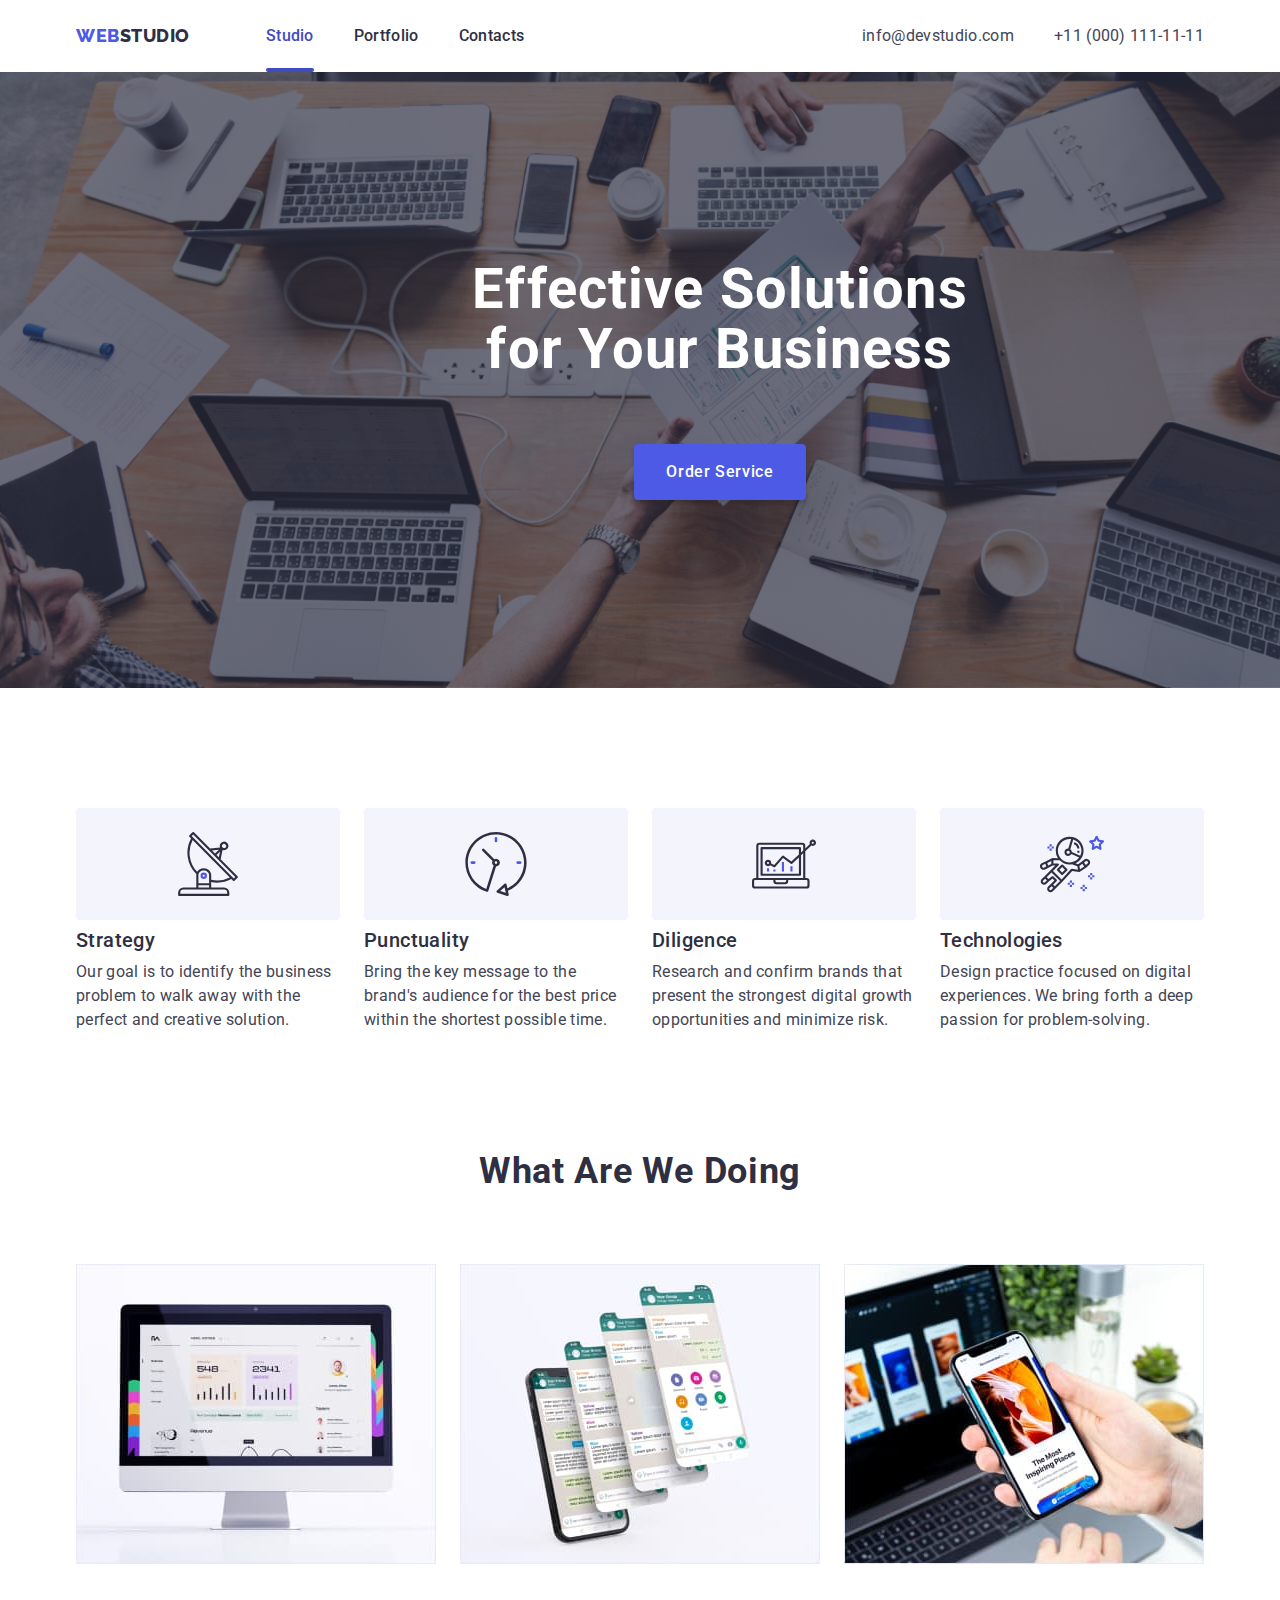
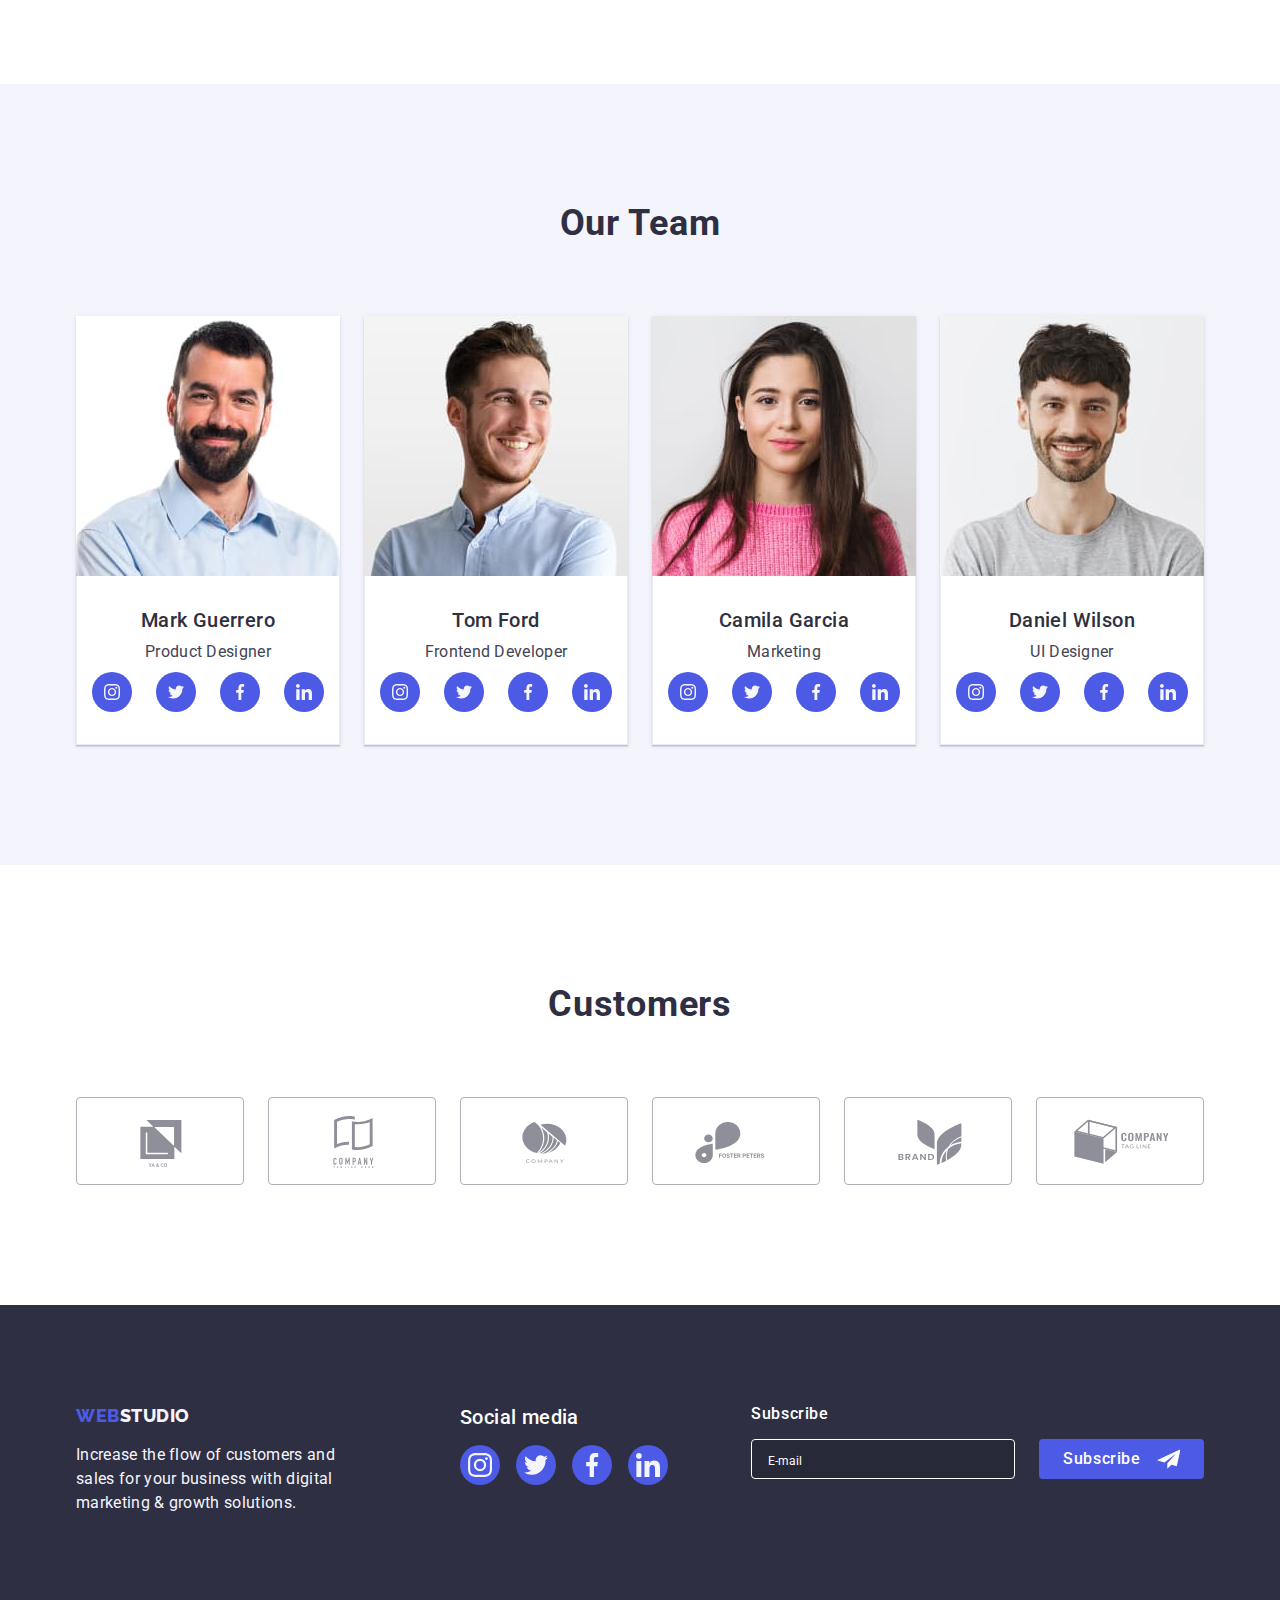
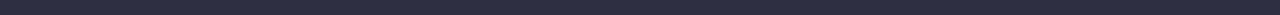
==== commit cbc6de48: "footer submit button" ====
--- a/index.html
+++ b/index.html
@@ -376,7 +376,7 @@
     </main>
     <footer class="footer-style">
       <div class="container social-listfut">
-        <div class="futerblok">
+        <div class="futerblok ondiv">
           <a href="./index.html" class="logo link"
             >Web<span class="basement-style-logo">Studio</span></a
           >
@@ -418,26 +418,23 @@
             </li>
           </ul>
         </div>
-        <div class="futerblok">
-          <label class="modal-form-field">
-            <span class="modal-fut-input-desc">Subscribe</span>
-            <span class="modal-fut-input-wrapper">
-              <input
-                type="email"
-                name="user_fut_email"
-                class="modal-fut-input"
-                placeholder="E-mail"
-              />
-              <span class="posic">
-                <button type="submit" class="modal-fut-submit">
-                  Subscribe
-                </button>
-                <svg class="modal-fut-input-icon" width="24" height="20">
-                  <use href="./images/icons.svg#icon-icon-send"></use>
-                </svg>
-              </span>
-            </span>
-          </label>
+        <div class="futerblk truadiv">
+          <p class="modal-fut-input-desc">Subscribe</p>
+          <div class="modal-fut-input-wrapper">
+            <input
+              type="email"
+              name="user_fut_email"
+              class="modal-fut-input"
+              placeholder="E-mail"
+            />
+
+            <button type="submit" class="modal-fut-submit">
+              Subscribe
+              <svg class="modal-fut-input-icon" width="24" height="20">
+                <use href="./images/icons.svg#icon-icon-send"></use>
+              </svg>
+            </button>
+          </div>
         </div>
       </div>
     </footer>
@@ -452,7 +449,6 @@
           <p class="par">Leave your contacts and we will call you back</p>
           <label class="modal-form-field">
             <span class="modal-form-input-desc">Name</span>
-
             <span class="modal-form-input-wrapper">
               <input
                 type="text"
@@ -462,7 +458,7 @@
                 pattern="^[a-zA-Zа-яА-Я]+"
                 minlength="2"
               />
-              <svg class="modal-form-input-icon" width="12" height="12">
+              <svg class="modal-form-input-icon" width="18" height="18">
                 <use href="./images/icons.svg#icon-person-black-18dp-1"></use>
               </svg>
             </span>
@@ -478,7 +474,7 @@
                 pattern="[0-9]{3}-[0-9]{3}-[0-9]{2}-[0-9]{2}"
                 title="XXX-XXX-XX-XX"
               />
-              <svg class="modal-form-input-icon" width="13" height="13">
+              <svg class="modal-form-input-icon" width="18" height="24">
                 <use href="./images/icons.svg#icon-phone-black-18dp-1"></use>
               </svg>
             </span>
@@ -492,7 +488,7 @@
                 class="modal-form-input"
                 required
               />
-              <svg class="modal-form-input-icon" width="15" height="12">
+              <svg class="modal-form-input-icon" width="18" height="24">
                 <use href="./images/icons.svg#icon-email-black-18dp-1"></use>
               </svg>
             </span>
@@ -513,7 +509,7 @@
           />
           <label for="user-policy" class="modal-form-check-desc"
             >I accept the terms and conditions of the&nbsp;
-            <a href="">Privacy Policy</a>
+            <a href="" class="privpos">Privacy Policy</a>
           </label>
           <button type="submit" class="modal-form-submit">Send</button>
         </form>
--- a/css/style.css
+++ b/css/style.css
@@ -244,6 +244,9 @@
 .futerblok{
     max-width: 264px;
 }
+.futerblk{
+    margin-left: auto;
+}
 /*-----------------/HERO----------------------------*/
 
 /*-----------------COMPONENTS----------------------------*/
@@ -289,8 +292,14 @@
 }
 .social-listfut{
     display: flex;
-        gap: 120px;
-}
+}
+.truadiv{
+    margin-left: auto;
+}
+.ondiv{
+    margin-right: 120px;
+}
+
 
 .social-list-link {
     display: flex;
@@ -506,7 +515,6 @@
     transform: translate(-50%, -50%) scale(1);
     transition: transform 250ms cubic-bezier(0.4, 0, 0.2, 1);
     width: 408px;
-    height: 576px;
     background-color: var(--modal);
     padding: 72px 24px 24px 24px;
 }
@@ -582,6 +590,7 @@
 }
 .modal-fut-input:focus{
     outline: none;
+    color: var(--modal);
 }
 .modal-fut-input-wrapper{
 display: flex;
@@ -593,28 +602,34 @@
     height: 40px;
     font-family: 'Roboto', sans-serif;
     font-weight: 500;
-    border: none;
+    border: transparent;
     font-size: 16px;
     line-height: 1.5;
     letter-spacing: 0.04em;
     color: var(--button-font-color);
     background-color: var(--color-different-style);
     border-radius: 4px;
-    padding: 8px 64px 8px 24px;
-    /*transition: background-color 250ms cubic-bezier(0.4, 0, 0.2, 1);*/
-}
-.posic{
+    padding: 8px 24px;
+    display: flex;
+    justify-content: center;
+    align-items: center;
+    cursor: pointer;
+    transition: background-color 250ms cubic-bezier(0.4, 0, 0.2, 1);
+}
+.modal-fut-submit:hover,
+.modal-fut-submit:focus{
+    background-color: var(--accent-color);
+}
+/*.posic{
     position: relative;
-}
+}*/
 .modal-fut-input-icon {
-    position: absolute;
-    top: 50%;
-    right: 24px;
-    transform: translate(0, -50%);
+fill: currentColor;
+margin-left: 16px;
 
 }
 .modal-form-field{
-    margin-bottom: 8px;
+    margin-bottom: 16px;
 }
 .modal-form-input{
     width: 100%;
@@ -728,8 +743,11 @@
     font-weight: 500;
         font-size: 16px;
         line-height: 1.5;
-        padding-bottom: 16px;
+        margin-bottom: 16px;
         text-align: center;
 }
+.privpos{
+    color: var(--color-different-style);
+}
 
 /*-----------------/modal-form----------------------------*/